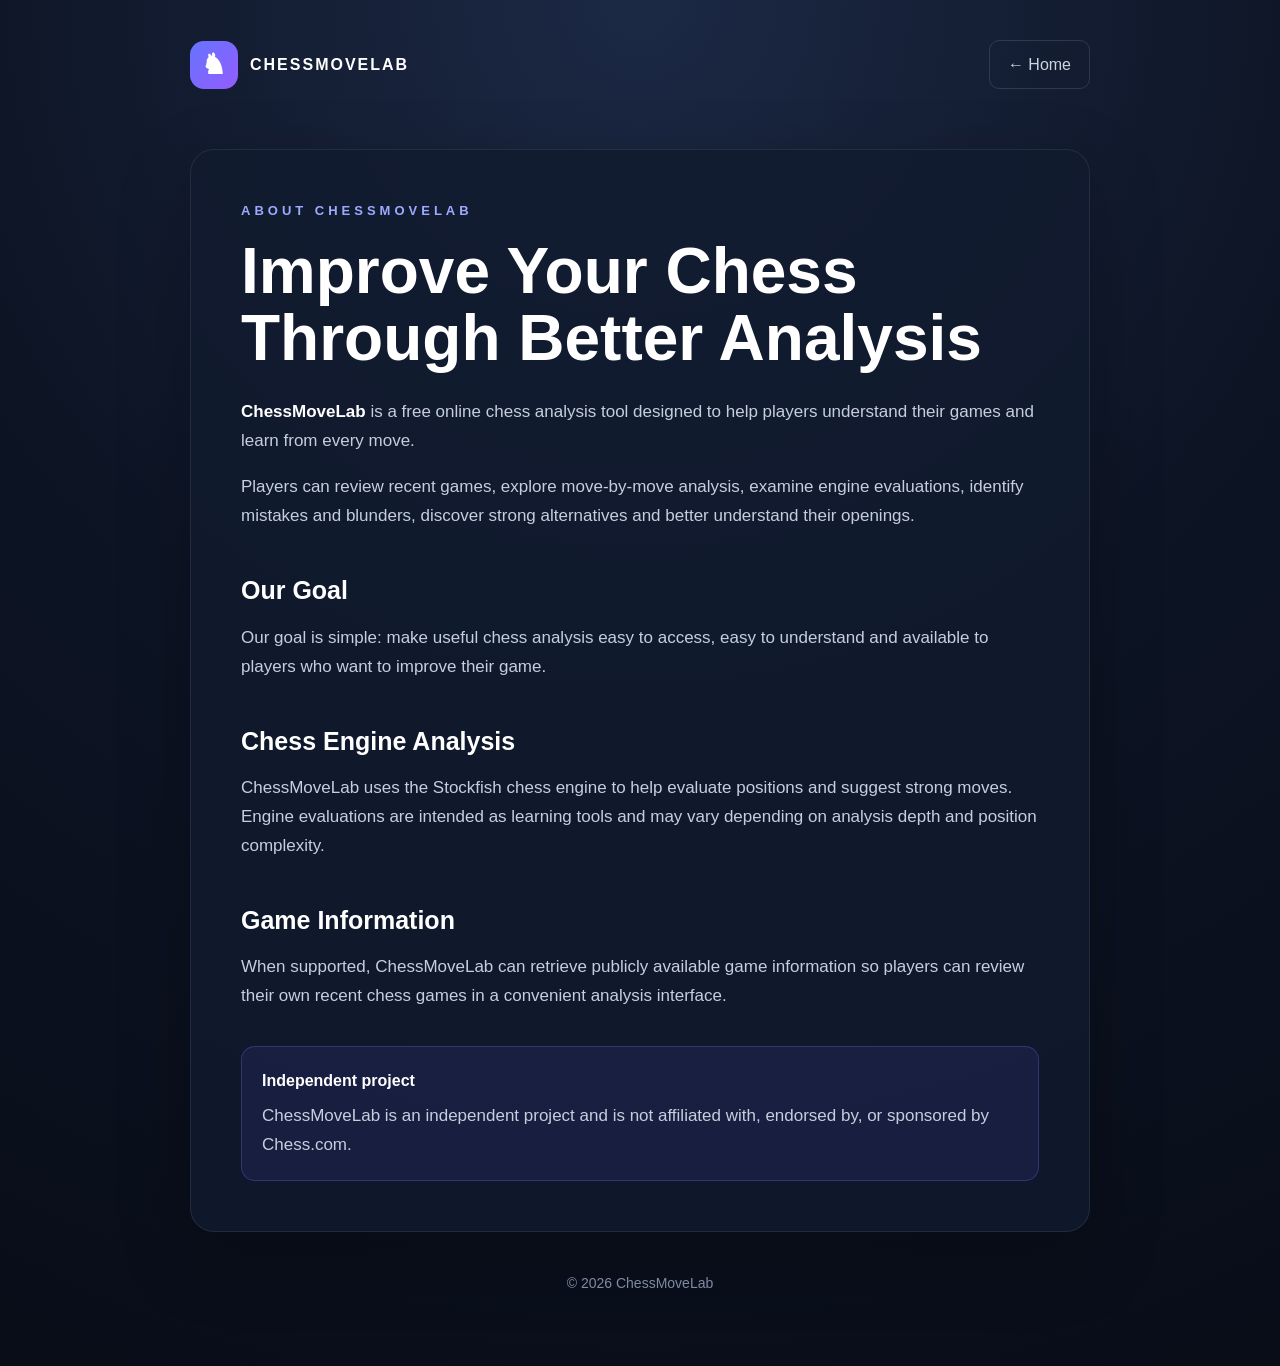
==== about.html @ 867859c6 "Add legal pages and update sitemap" ====
<!DOCTYPE html>
<html lang="en">

<head>
    <meta charset="UTF-8">

    <meta
        name="viewport"
        content="width=device-width, initial-scale=1.0"
    >

    <title>About ChessMoveLab | Free Chess Game Analyzer</title>

    <meta
        name="description"
        content="Learn about ChessMoveLab, a free online chess analysis tool that helps players review their games, mistakes, blunders, openings and engine evaluations."
    >

    <meta
        name="robots"
        content="index, follow"
    >

    <link
        rel="canonical"
        href="https://chessmovelab.pages.dev/about.html"
    >

    <!-- Google Analytics -->
    <script
        async
        src="https://www.googletagmanager.com/gtag/js?id=G-0X8LCSW310"
    ></script>

    <script>
        window.dataLayer = window.dataLayer || [];

        function gtag() {
            dataLayer.push(arguments);
        }

        gtag("js", new Date());
        gtag("config", "G-0X8LCSW310");
    </script>

    <style>
        * {
            box-sizing: border-box;
            margin: 0;
            padding: 0;
        }

        body {
            font-family: Arial, Helvetica, sans-serif;
            background:
                radial-gradient(circle at top, #1c2945 0%, #0d1424 48%, #080d18 100%);
            color: #ffffff;
            min-height: 100vh;
            line-height: 1.7;
        }

        .container {
            width: min(900px, 92%);
            margin: auto;
            padding: 40px 0 70px;
        }

        .topbar {
            display: flex;
            justify-content: space-between;
            align-items: center;
            margin-bottom: 60px;
        }

        .brand {
            display: flex;
            align-items: center;
            gap: 12px;
            text-decoration: none;
            color: white;
            font-weight: 800;
            letter-spacing: 2px;
        }

        .logo {
            width: 48px;
            height: 48px;
            display: grid;
            place-items: center;
            border-radius: 14px;
            font-size: 28px;
            background: linear-gradient(135deg, #6674ff, #945cff);
        }

        .home-link {
            text-decoration: none;
            color: #cbd5e1;
            border: 1px solid rgba(255,255,255,0.12);
            padding: 10px 18px;
            border-radius: 10px;
            transition: 0.2s;
        }

        .home-link:hover {
            color: white;
            background: rgba(255,255,255,0.06);
        }

        .card {
            background: rgba(18, 27, 47, 0.82);
            border: 1px solid rgba(255,255,255,0.08);
            border-radius: 24px;
            padding: 50px;
            box-shadow: 0 25px 70px rgba(0,0,0,0.25);
        }

        .small-title {
            color: #9daaff;
            font-size: 13px;
            font-weight: 800;
            letter-spacing: 4px;
            margin-bottom: 16px;
        }

        h1 {
            font-size: clamp(38px, 6vw, 64px);
            line-height: 1.05;
            margin-bottom: 25px;
        }

        h2 {
            font-size: 25px;
            margin-top: 38px;
            margin-bottom: 12px;
        }

        p {
            color: #c6cede;
            font-size: 17px;
            margin-bottom: 18px;
        }

        strong {
            color: white;
        }

        .note {
            margin-top: 35px;
            padding: 20px;
            border-radius: 14px;
            background: rgba(113, 92, 255, 0.10);
            border: 1px solid rgba(133, 115, 255, 0.25);
        }

        footer {
            text-align: center;
            margin-top: 40px;
            color: #7f8ba3;
            font-size: 14px;
        }

        @media (max-width: 650px) {
            .container {
                padding-top: 22px;
            }

            .topbar {
                margin-bottom: 30px;
            }

            .brand span:last-child {
                font-size: 13px;
            }

            .card {
                padding: 28px 22px;
            }

            .home-link {
                padding: 8px 12px;
                font-size: 14px;
            }
        }
    </style>
</head>

<body>

    <div class="container">

        <header class="topbar">

            <a
                class="brand"
                href="index.html"
            >
                <span class="logo">♞</span>
                <span>CHESSMOVELAB</span>
            </a>

            <a
                class="home-link"
                href="index.html"
            >
                ← Home
            </a>

        </header>


        <main class="card">

            <p class="small-title">
                ABOUT CHESSMOVELAB
            </p>

            <h1>
                Improve Your Chess Through Better Analysis
            </h1>

            <p>
                <strong>ChessMoveLab</strong> is a free online chess analysis
                tool designed to help players understand their games and learn
                from every move.
            </p>

            <p>
                Players can review recent games, explore move-by-move analysis,
                examine engine evaluations, identify mistakes and blunders,
                discover strong alternatives and better understand their openings.
            </p>


            <h2>
                Our Goal
            </h2>

            <p>
                Our goal is simple: make useful chess analysis easy to access,
                easy to understand and available to players who want to improve
                their game.
            </p>


            <h2>
                Chess Engine Analysis
            </h2>

            <p>
                ChessMoveLab uses the Stockfish chess engine to help evaluate
                positions and suggest strong moves. Engine evaluations are intended
                as learning tools and may vary depending on analysis depth and
                position complexity.
            </p>


            <h2>
                Game Information
            </h2>

            <p>
                When supported, ChessMoveLab can retrieve publicly available game
                information so players can review their own recent chess games in
                a convenient analysis interface.
            </p>


            <div class="note">

                <strong>Independent project</strong>

                <p style="margin-top: 8px; margin-bottom: 0;">
                    ChessMoveLab is an independent project and is not affiliated
                    with, endorsed by, or sponsored by Chess.com.
                </p>

            </div>

        </main>


        <footer>
            © 2026 ChessMoveLab
        </footer>

    </div>

</body>

</html>
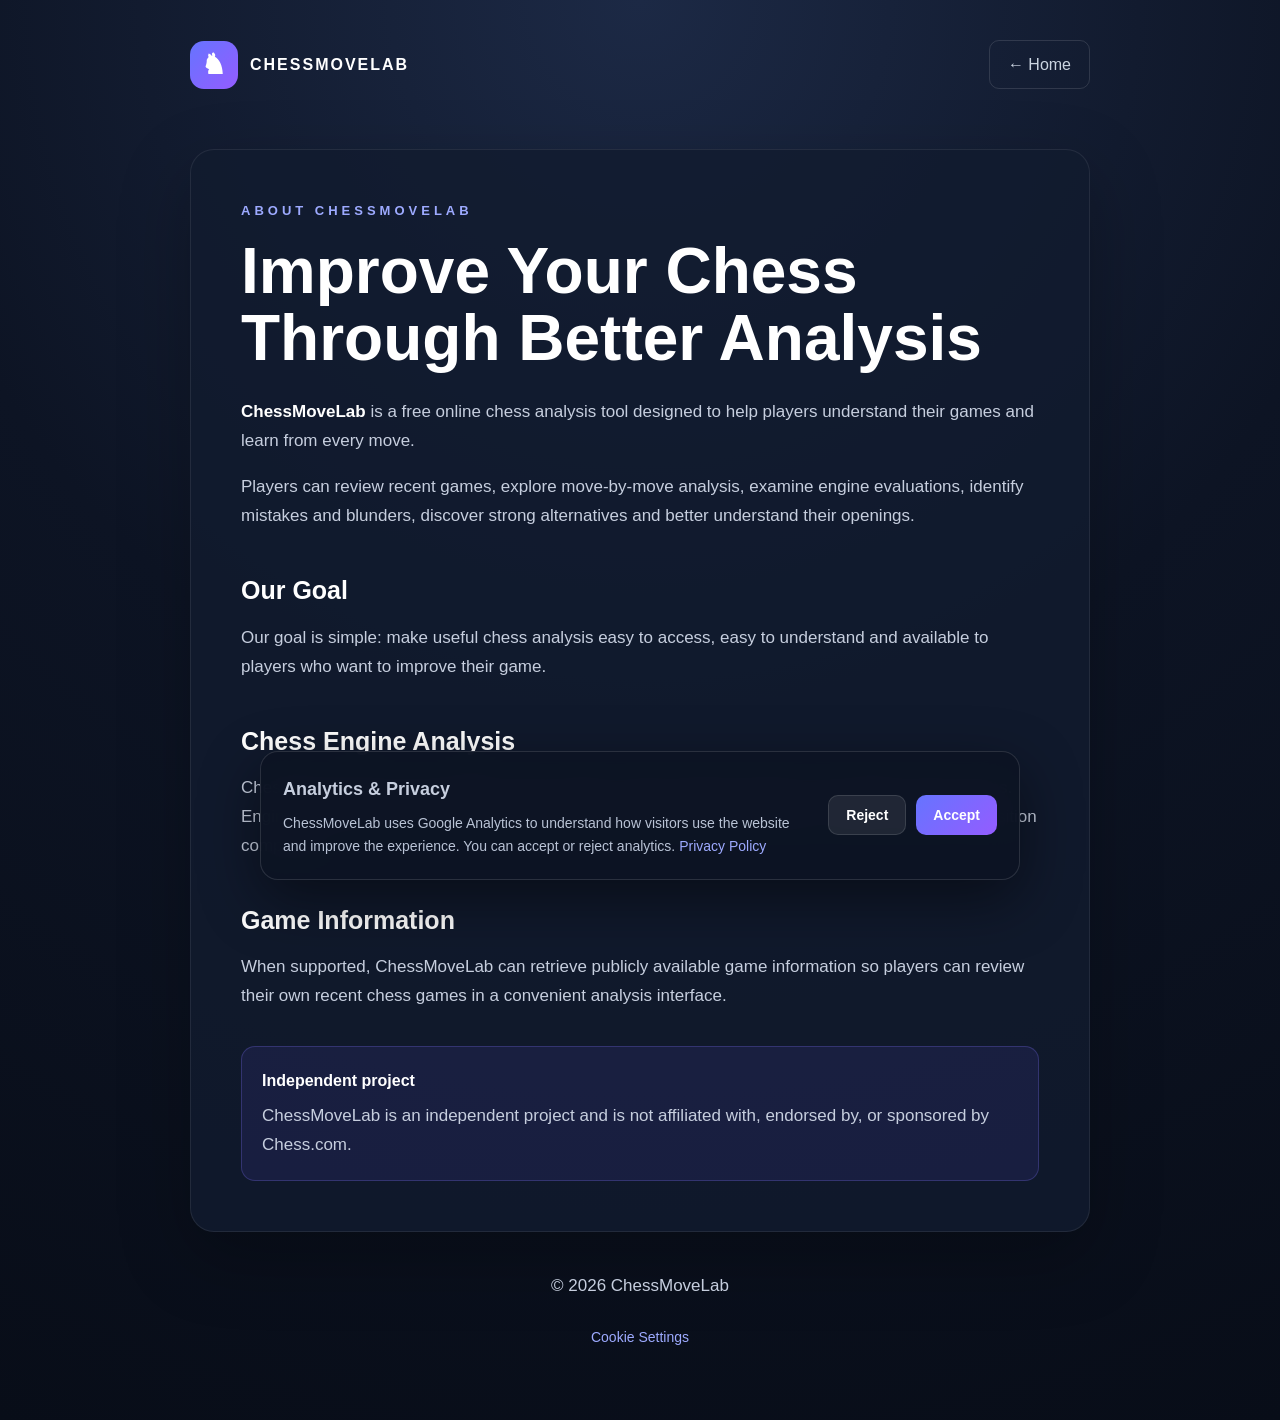
==== commit 42577a10: "Fix analysis badges, add evaluation bar and consent system" ====
--- a/about.html
+++ b/about.html
@@ -25,23 +25,6 @@
         rel="canonical"
         href="https://chessmovelab.pages.dev/about.html"
     >
-
-    <!-- Google Analytics -->
-    <script
-        async
-        src="https://www.googletagmanager.com/gtag/js?id=G-0X8LCSW310"
-    ></script>
-
-    <script>
-        window.dataLayer = window.dataLayer || [];
-
-        function gtag() {
-            dataLayer.push(arguments);
-        }
-
-        gtag("js", new Date());
-        gtag("config", "G-0X8LCSW310");
-    </script>
 
     <style>
         * {
@@ -159,6 +142,19 @@
             font-size: 14px;
         }
 
+        .cookie-settings {
+            margin-top: 10px;
+            border: 0;
+            background: none;
+            color: #9daaff;
+            cursor: pointer;
+            font-size: 14px;
+        }
+
+        .cookie-settings:hover {
+            text-decoration: underline;
+        }
+
         @media (max-width: 650px) {
             .container {
                 padding-top: 22px;
@@ -280,11 +276,23 @@
 
 
         <footer>
-            © 2026 ChessMoveLab
+            <p>© 2026 ChessMoveLab</p>
+
+            <button
+                class="cookie-settings"
+                type="button"
+                onclick="openCookieSettings()"
+            >
+                Cookie Settings
+            </button>
         </footer>
 
     </div>
 
+
+    <!-- COOKIE / ANALYTICS CONSENT -->
+    <script src="consent.js"></script>
+
 </body>
 
 </html>
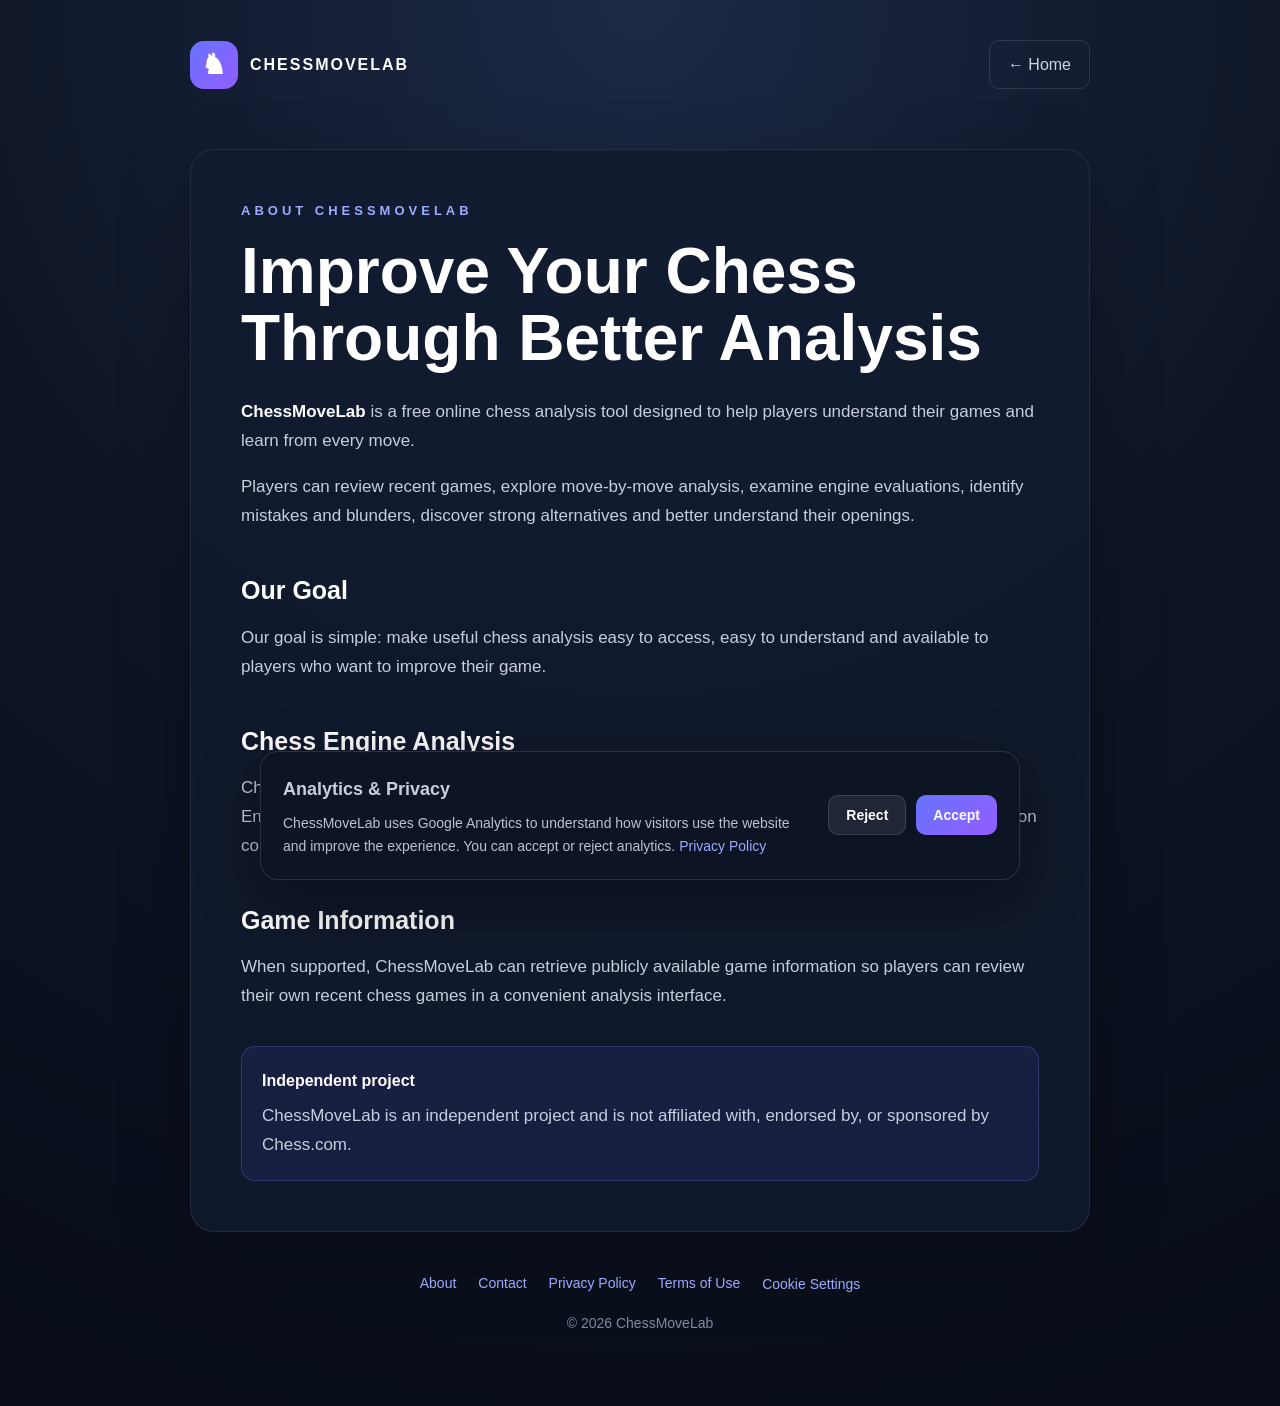
==== commit f63e72f4: "Improve AdSense pages and indexing setup" ====
--- a/about.html
+++ b/about.html
@@ -36,7 +36,12 @@
         body {
             font-family: Arial, Helvetica, sans-serif;
             background:
-                radial-gradient(circle at top, #1c2945 0%, #0d1424 48%, #080d18 100%);
+                radial-gradient(
+                    circle at top,
+                    #1c2945 0%,
+                    #0d1424 48%,
+                    #080d18 100%
+                );
             color: #ffffff;
             min-height: 100vh;
             line-height: 1.7;
@@ -72,13 +77,25 @@
             place-items: center;
             border-radius: 14px;
             font-size: 28px;
-            background: linear-gradient(135deg, #6674ff, #945cff);
+            background:
+                linear-gradient(
+                    135deg,
+                    #6674ff,
+                    #945cff
+                );
         }
 
         .home-link {
             text-decoration: none;
             color: #cbd5e1;
-            border: 1px solid rgba(255,255,255,0.12);
+            border:
+                1px solid
+                rgba(
+                    255,
+                    255,
+                    255,
+                    0.12
+                );
             padding: 10px 18px;
             border-radius: 10px;
             transition: 0.2s;
@@ -86,15 +103,41 @@
 
         .home-link:hover {
             color: white;
-            background: rgba(255,255,255,0.06);
+            background:
+                rgba(
+                    255,
+                    255,
+                    255,
+                    0.06
+                );
         }
 
         .card {
-            background: rgba(18, 27, 47, 0.82);
-            border: 1px solid rgba(255,255,255,0.08);
+            background:
+                rgba(
+                    18,
+                    27,
+                    47,
+                    0.82
+                );
+            border:
+                1px solid
+                rgba(
+                    255,
+                    255,
+                    255,
+                    0.08
+                );
             border-radius: 24px;
             padding: 50px;
-            box-shadow: 0 25px 70px rgba(0,0,0,0.25);
+            box-shadow:
+                0 25px 70px
+                rgba(
+                    0,
+                    0,
+                    0,
+                    0.25
+                );
         }
 
         .small-title {
@@ -106,7 +149,12 @@
         }
 
         h1 {
-            font-size: clamp(38px, 6vw, 64px);
+            font-size:
+                clamp(
+                    38px,
+                    6vw,
+                    64px
+                );
             line-height: 1.05;
             margin-bottom: 25px;
         }
@@ -131,9 +179,27 @@
             margin-top: 35px;
             padding: 20px;
             border-radius: 14px;
-            background: rgba(113, 92, 255, 0.10);
-            border: 1px solid rgba(133, 115, 255, 0.25);
-        }
+            background:
+                rgba(
+                    113,
+                    92,
+                    255,
+                    0.10
+                );
+            border:
+                1px solid
+                rgba(
+                    133,
+                    115,
+                    255,
+                    0.25
+                );
+        }
+
+
+        /* =========================
+           FOOTER
+        ========================== */
 
         footer {
             text-align: center;
@@ -142,20 +208,50 @@
             font-size: 14px;
         }
 
+        footer p {
+            margin-bottom: 0;
+            color: #7f8ba3;
+            font-size: 14px;
+        }
+
+        .footer-links {
+            display: flex;
+            justify-content: center;
+            align-items: center;
+            flex-wrap: wrap;
+            gap: 12px 22px;
+            margin-bottom: 16px;
+        }
+
+        .footer-links a {
+            color: #9daaff;
+            text-decoration: none;
+            font-size: 14px;
+            transition: color 0.2s ease;
+        }
+
+        .footer-links a:hover {
+            color: #ffffff;
+        }
+
         .cookie-settings {
-            margin-top: 10px;
             border: 0;
+            padding: 0;
             background: none;
             color: #9daaff;
             cursor: pointer;
+            font-family: inherit;
             font-size: 14px;
         }
 
         .cookie-settings:hover {
+            color: #ffffff;
             text-decoration: underline;
         }
 
+
         @media (max-width: 650px) {
+
             .container {
                 padding-top: 22px;
             }
@@ -176,9 +272,14 @@
                 padding: 8px 12px;
                 font-size: 14px;
             }
+
+            .footer-links {
+                gap: 10px 16px;
+            }
         }
     </style>
 </head>
+
 
 <body>
 
@@ -191,8 +292,12 @@
                 href="index.html"
             >
                 <span class="logo">♞</span>
-                <span>CHESSMOVELAB</span>
+
+                <span>
+                    CHESSMOVELAB
+                </span>
             </a>
+
 
             <a
                 class="home-link"
@@ -263,9 +368,16 @@
 
             <div class="note">
 
-                <strong>Independent project</strong>
-
-                <p style="margin-top: 8px; margin-bottom: 0;">
+                <strong>
+                    Independent project
+                </strong>
+
+                <p
+                    style="
+                        margin-top: 8px;
+                        margin-bottom: 0;
+                    "
+                >
                     ChessMoveLab is an independent project and is not affiliated
                     with, endorsed by, or sponsored by Chess.com.
                 </p>
@@ -276,21 +388,49 @@
 
 
         <footer>
-            <p>© 2026 ChessMoveLab</p>
-
-            <button
-                class="cookie-settings"
-                type="button"
-                onclick="openCookieSettings()"
+
+            <nav
+                class="footer-links"
+                aria-label="Footer navigation"
             >
-                Cookie Settings
-            </button>
+
+                <a href="about.html">
+                    About
+                </a>
+
+                <a href="contact.html">
+                    Contact
+                </a>
+
+                <a href="privacy.html">
+                    Privacy Policy
+                </a>
+
+                <a href="terms.html">
+                    Terms of Use
+                </a>
+
+                <button
+                    class="cookie-settings"
+                    type="button"
+                    onclick="openCookieSettings()"
+                >
+                    Cookie Settings
+                </button>
+
+            </nav>
+
+            <p>
+                © 2026 ChessMoveLab
+            </p>
+
         </footer>
 
     </div>
 
 
     <!-- COOKIE / ANALYTICS CONSENT -->
+
     <script src="consent.js"></script>
 
 </body>
